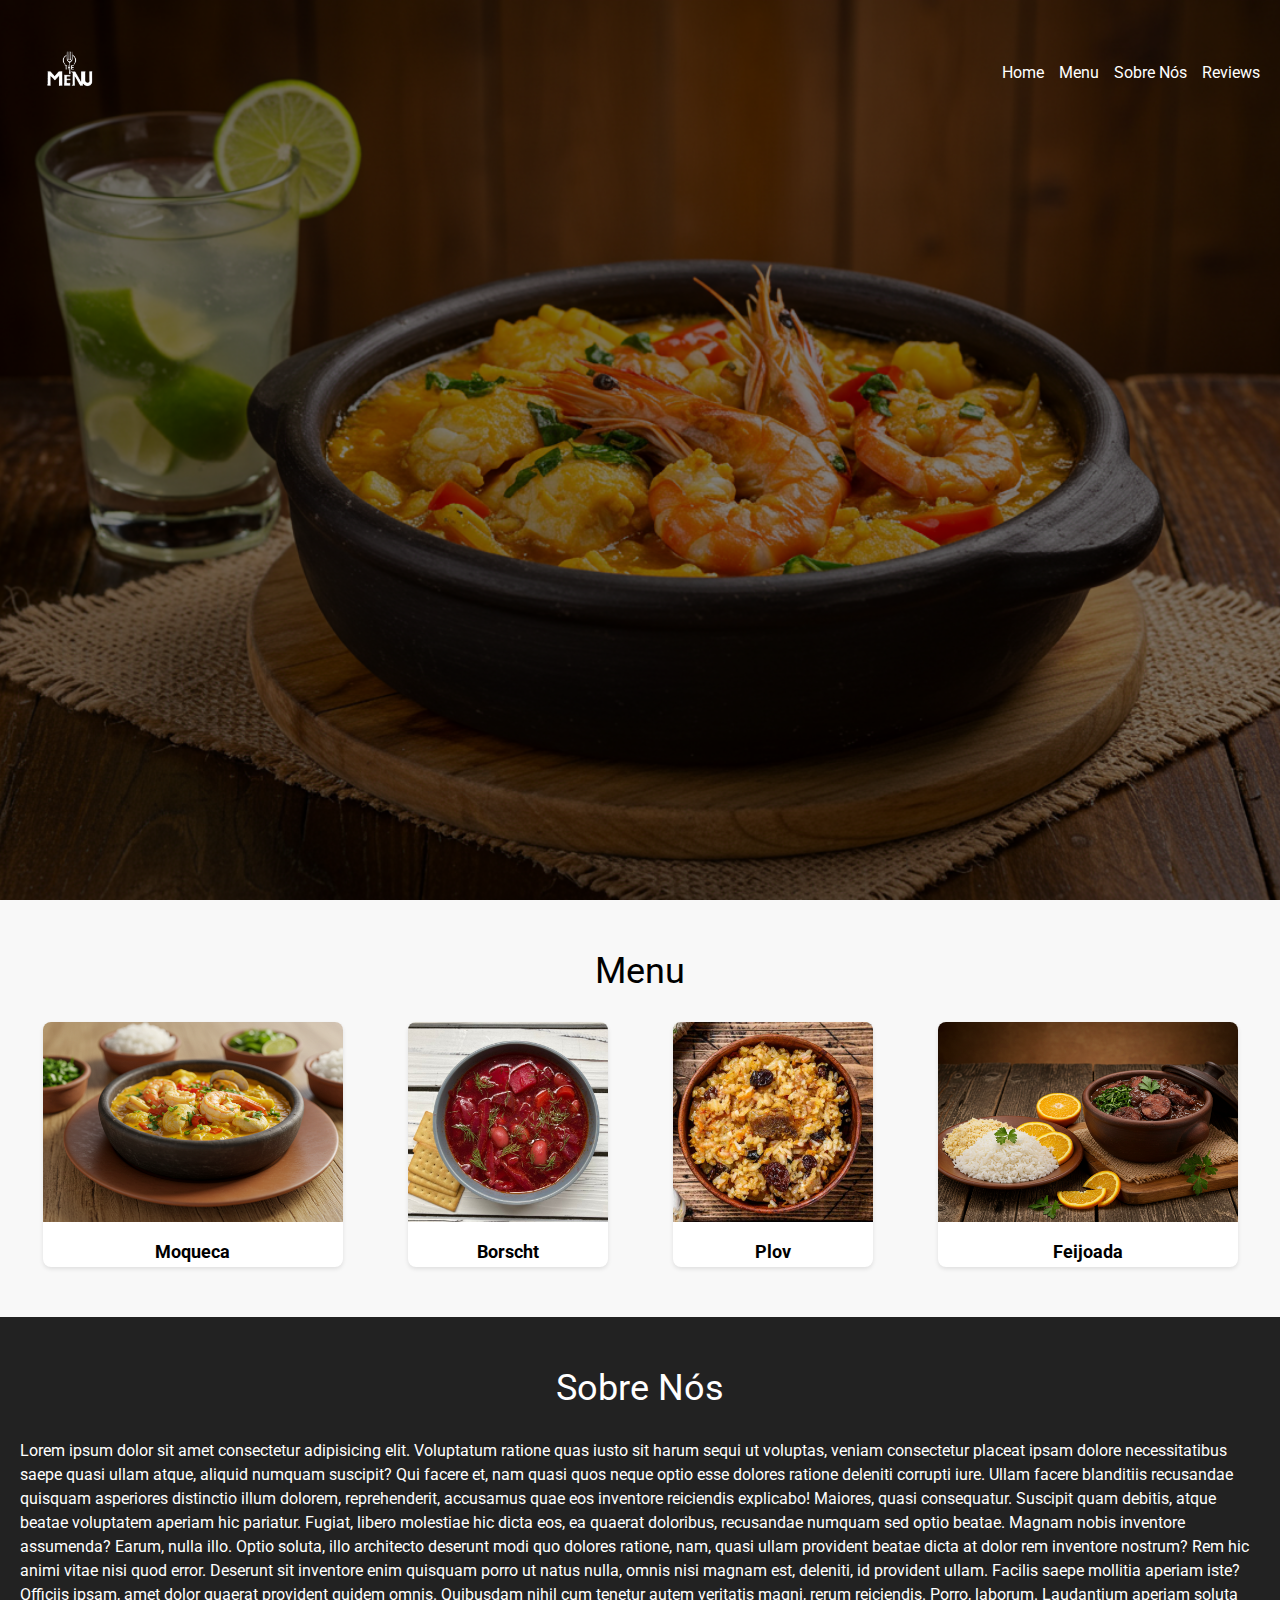
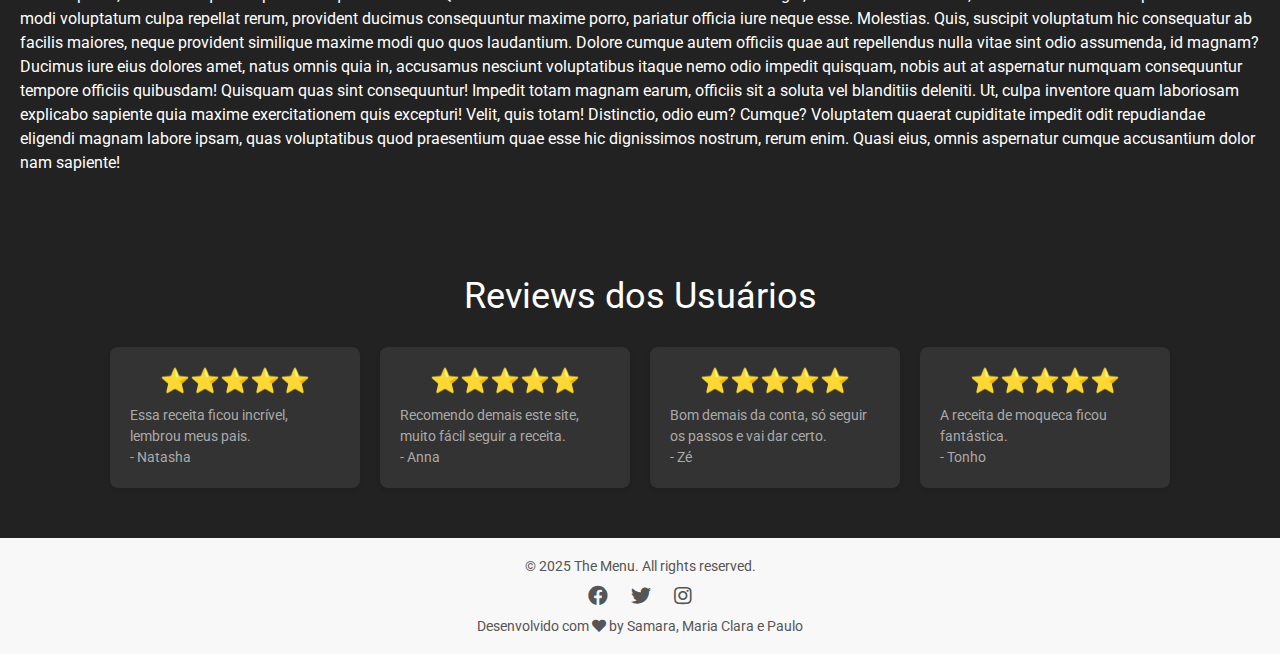
==== site/index.html @ 663b28a0 "Corrigindo estrutura" ====
<!DOCTYPE html>
<html lang="pt-br">
  <head>
    <meta charset="UTF-8" />
    <meta name="viewport" content="width=device-width, initial-scale=1.0" />
    <link rel="icon" href="img/favicon.svg" type="image/x-icon" />
    <link
      rel="stylesheet"
      href="https://cdnjs.cloudflare.com/ajax/libs/font-awesome/5.15.4/css/all.min.css"
    />
    <link rel="stylesheet" href="styles/style.css" />
    <title>The Menu</title>
  </head>
  <body>
    <header class="header">
      <div class="logo">
        <a href="index.html"><img src="./img/Themenu.png" alt="Logo" /></a>
      </div>
      <nav class="nav">
        <ul>
          <li><a href="index.html">Home</a></li>
          <li><a href="#">Menu</a></li>
          <li><a href="#">Sobre Nós</a></li>
          <li><a href="#">Reviews</a></li>
        </ul>
      </nav>
    </header>
    <section class="main">
      <div class="overlay"></div>
    </section>
    <section class="menu-section">
      <h2>Menu</h2>
      <div class="container">
        <div class="menu-item">
          <a href="./pages/moqueca.html">
            <img src="./img/moqueca2.jpg" alt="Moqueca" />
            <h3>Moqueca</h3>
          </a>
        </div>
        <div class="menu-item">
          <a href="./pages/borscht.html">
            <img src="./img/borscht.jpg" alt="Borscht" />
            <h3>Borscht</h3>
          </a>
        </div>
        <div class="menu-item">
          <a href="./pages/plov.html">
            <img src="./img/plov.jpg" alt="Plov" />
            <h3>Plov</h3>
          </a>
        </div>
        <div class="menu-item">
          <a href="./pages/feijoada.html">
            <img src="./img/feijoada.jpg" alt="Feijoada" />
            <h3>Feijoada</h3>
          </a>
        </div>
      </div>
    </section>

    <section class="about-section">
      <h2>Sobre Nós</h2>
      <p>
        Lorem ipsum dolor sit amet consectetur adipisicing elit. Voluptatum
        ratione quas iusto sit harum sequi ut voluptas, veniam consectetur
        placeat ipsam dolore necessitatibus saepe quasi ullam atque, aliquid
        numquam suscipit? Qui facere et, nam quasi quos neque optio esse dolores
        ratione deleniti corrupti iure. Ullam facere blanditiis recusandae
        quisquam asperiores distinctio illum dolorem, reprehenderit, accusamus
        quae eos inventore reiciendis explicabo! Maiores, quasi consequatur.
        Suscipit quam debitis, atque beatae voluptatem aperiam hic pariatur.
        Fugiat, libero molestiae hic dicta eos, ea quaerat doloribus, recusandae
        numquam sed optio beatae. Magnam nobis inventore assumenda? Earum, nulla
        illo. Optio soluta, illo architecto deserunt modi quo dolores ratione,
        nam, quasi ullam provident beatae dicta at dolor rem inventore nostrum?
        Rem hic animi vitae nisi quod error. Deserunt sit inventore enim
        quisquam porro ut natus nulla, omnis nisi magnam est, deleniti, id
        provident ullam. Facilis saepe mollitia aperiam iste? Officiis ipsam,
        amet dolor quaerat provident quidem omnis. Quibusdam nihil cum tenetur
        autem veritatis magni, rerum reiciendis. Porro, laborum. Laudantium
        aperiam soluta modi voluptatum culpa repellat rerum, provident ducimus
        consequuntur maxime porro, pariatur officia iure neque esse. Molestias.
        Quis, suscipit voluptatum hic consequatur ab facilis maiores, neque
        provident similique maxime modi quo quos laudantium. Dolore cumque autem
        officiis quae aut repellendus nulla vitae sint odio assumenda, id
        magnam? Ducimus iure eius dolores amet, natus omnis quia in, accusamus
        nesciunt voluptatibus itaque nemo odio impedit quisquam, nobis aut at
        aspernatur numquam consequuntur tempore officiis quibusdam! Quisquam
        quas sint consequuntur! Impedit totam magnam earum, officiis sit a
        soluta vel blanditiis deleniti. Ut, culpa inventore quam laboriosam
        explicabo sapiente quia maxime exercitationem quis excepturi! Velit,
        quis totam! Distinctio, odio eum? Cumque? Voluptatem quaerat cupiditate
        impedit odit repudiandae eligendi magnam labore ipsam, quas voluptatibus
        quod praesentium quae esse hic dignissimos nostrum, rerum enim. Quasi
        eius, omnis aspernatur cumque accusantium dolor nam sapiente!
      </p>
    </section>

    <section class="about-section">
      <h2>Reviews dos Usuários</h2>
      <div class="reviews">
        <div class="review">
          <div class="star">⭐⭐⭐⭐⭐</div>
          <p>Essa receita ficou incrível, lembrou meus pais.</p>
          <p>- Natasha</p>
        </div>
        <div class="review">
          <div class="star">⭐⭐⭐⭐⭐</div>
          <p>Recomendo demais este site, muito fácil seguir a receita.</p>
          <p>- Anna</p>
        </div>
        <div class="review">
          <div class="star">⭐⭐⭐⭐⭐</div>
          <p>Bom demais da conta, só seguir os passos e vai dar certo.</p>
          <p>- Zé</p>
        </div>
        <div class="review">
          <div class="star">⭐⭐⭐⭐⭐</div>
          <p>A receita de moqueca ficou fantástica.</p>
          <p>- Tonho</p>
        </div>
      </div>
    </section>
    <footer>
      <div class="footer-content">
        <p>&copy; 2025 The Menu. All rights reserved.</p>
        <div class="social-icons">
          <a href="#" aria-label="Facebook"><i class="fab fa-facebook"></i></a>
          <a href="#" aria-label="Twitter"><i class="fab fa-twitter"></i></a>
          <a href="#" aria-label="Instagram"
            ><i class="fab fa-instagram"></i
          ></a>
        </div>
        <p>
          Desenvolvido com <i class="fas fa-heart"></i> by Samara, Maria Clara e
          Paulo
        </p>
      </div>
    </footer>
  </body>
</html>
---- site/styles/style.css ----
@import url("https://fonts.googleapis.com/css2?family=Roboto:wght@100;400;700&display=swap");

* {
  margin: 0;
  padding: 0;
  font-family: "Roboto", sans-serif;
  box-sizing: border-box;
}

.header {
  display: flex;
  justify-content: space-between;
  align-items: center;
  padding: 20px;
  position: absolute;
  top: 0;
  width: 100%;
  z-index: 2;
}

.logo img {
  width: 100px;
  max-width: 100%;
  height: auto;
  padding: 10px;
  border-radius: 8px;
}

.nav ul {
  list-style: none;
  display: flex;
  gap: 15px;
  margin: 0;
  padding: 0;
}

.nav ul li a {
  text-decoration: none;
  color: white;
  font-size: 16px;
  transition: color 0.3s;
}

.nav ul li a:hover {
  color: #ffd700;
}

.main {
  position: relative;
  height: 100vh;
  background: url("../img/moqueca.jpg") no-repeat center center;
  background-size: cover;
}

.borscht-main {
  position: relative;
  height: 100vh;
  background: url("../img/borscht.jpg") no-repeat center center;
  background-size: cover;
}

.moqueca-main {
  position: relative;
  height: 100vh;
  background: url("../img/moqueca2.jpg") no-repeat center center;
  background-size: cover;
}

.plov-main {
  position: relative;
  height: 100vh;
  background: url("../img/plov.jpg") no-repeat center center;
  background-size: cover;
}

.feijoada-main {
  position: relative;
  height: 100vh;
  background: url("../img/feijoada.jpg") no-repeat center center;
  background-size: cover;
}

.overlay {
  position: absolute;
  top: 0;
  left: 0;
  width: 100%;
  height: 100%;
  background-color: rgba(0, 0, 0, 0.5);
}

.content {
  position: absolute;
  top: 50%;
  left: 50%;
  transform: translate(-50%, -50%);
  text-align: center;
  color: white;
}

.menu-section {
  padding: 50px 20px;
  text-align: center;
  background-color: #f8f8f8;
}

.menu-section h2 {
  font-size: 36px;
  font-weight: 400;
  margin-bottom: 30px;
}

.container {
  display: flex;
  justify-content: center;
  gap: 20px;
  flex-wrap: wrap;
}

.menu-content {
  display: flex;
  justify-content: space-between;
  gap: 20px;
  margin-top: 30px;
}

.ingredients,
.preparation {
  flex: 1;
  background: white;
  padding: 20px;
  border-radius: 8px;
  box-shadow: 0 2px 4px rgba(0, 0, 0, 0.1);
}

.ingredients h3,
.preparation h3 {
  font-size: 24px;
  margin-bottom: 15px;
  color: #333;
}

.ingredients ul,
.preparation ol {
  color: #555;
  font-size: 16px;
  line-height: 1.6;
  list-style: none;
}

.ingredients ul li,
.preparation ol li {
  margin-bottom: 10px;
}

.menu-item {
  background: white;
  border-radius: 8px;
  box-shadow: 0 2px 4px rgba(0, 0, 0, 0.1);
  overflow: hidden;
  max-width: 300px;
  text-align: center;
  margin: 0 auto;
  transition: transform 0.3s ease;
}

.menu-item:hover {
  transform: scale(1.15);
}

.menu-item a {
  display: block;
  text-decoration: none;
  color: inherit;
}

.menu-item img {
  width: 100%;
  height: 200px;
  object-fit: cover;
}

.menu-item h3 {
  font-size: 18px;
  margin: 15px 0 5px;
  font-weight: 700;
}

.menu-item p {
  font-size: 14px;
  color: #555;
  margin: 0 0 15px;
}

.about-section {
  background-color: #222;
  color: #fff;
  text-align: center;
  padding: 50px 20px;
}

.about-section h2 {
  font-size: 36px;
  font-weight: 400;
  margin-bottom: 30px;
}

.about-section p {
  text-align: left;
  line-height: 1.5;
}

.reservation-options {
  display: flex;
  flex-direction: column;
  gap: 15px;
  align-items: center;
}

.reservation-option {
  display: flex;
  align-items: center;
  justify-content: space-between;
  background: #333;
  padding: 15px 20px;
  border-radius: 8px;
  width: 100%;
  max-width: 600px;
  box-shadow: 0 2px 4px rgba(0, 0, 0, 0.1);
}

.reservation-option span {
  color: #ffd700;
  font-size: 18px;
}

/* Customer Reviews Section Styling */
.customer-reviews {
  background-color: #111;
  color: white;
  text-align: center;
  padding: 50px 20px;
}

.customer-reviews h2 {
  font-size: 36px;
  font-weight: 400;
  margin-bottom: 30px;
}

.reviews {
  display: flex;
  justify-content: center;
  gap: 20px;
  flex-wrap: wrap;
}

.review {
  background: #333;
  color: white;
  border-radius: 8px;
  padding: 20px;
  max-width: 250px;
  text-align: center;
  box-shadow: 0 2px 4px rgba(0, 0, 0, 0.1);
}

.review .star {
  color: #ffd700;
  font-size: 24px;
  margin-bottom: 10px;
}

.review p {
  font-size: 14px;
  color: #aaa;
}

footer {
  background-color: #f8f8f8;
  padding: 20px 0;
  text-align: center;
  color: #555;
  font-size: 14px;
}

footer a {
  color: #555;
  text-decoration: none;
  font-weight: 600;
}

footer a:hover {
  text-decoration: underline;
}

footer .social-icons {
  margin: 10px 0;
}

footer .social-icons a {
  margin: 0 10px;
  display: inline-block;
  color: #555;
  font-size: 20px;
}

footer .social-icons a:hover {
  color: gray; /* Cor ao passar o mouse */
}

/* Responsive Design */
@media (max-width: 768px) {
  .content h1 {
    font-size: 36px;
  }

  .nav ul {
    gap: 10px;
  }

  .nav ul li a {
    font-size: 14px;
  }

  .container {
    flex-direction: column;
    align-items: center;
  }

  .reservation-options {
    gap: 10px;
  }

  .reviews {
    flex-direction: column;
    align-items: center;
  }

  .menu-content {
    flex-direction: column;
    align-items: center;
  }

  .ingredients,
  .preparation {
    width: 100%;
    margin-bottom: 20px;
  }
}
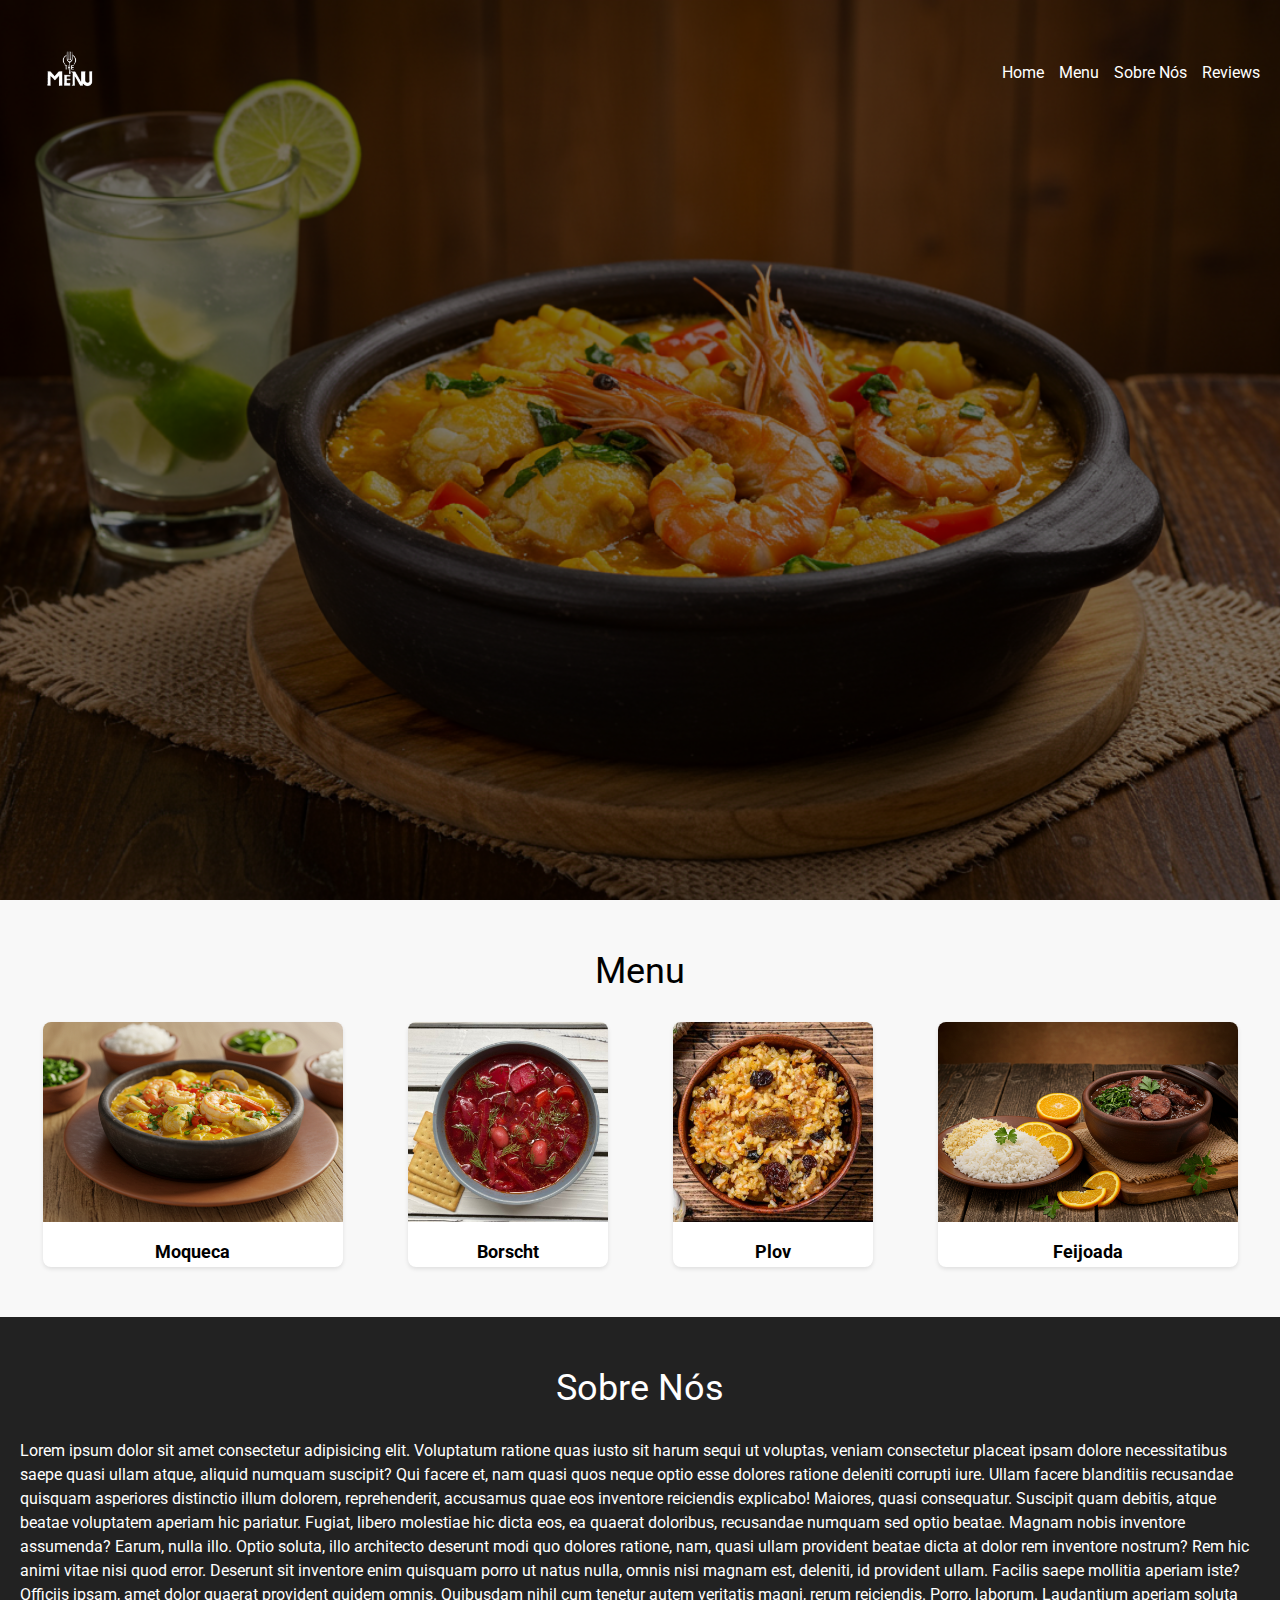
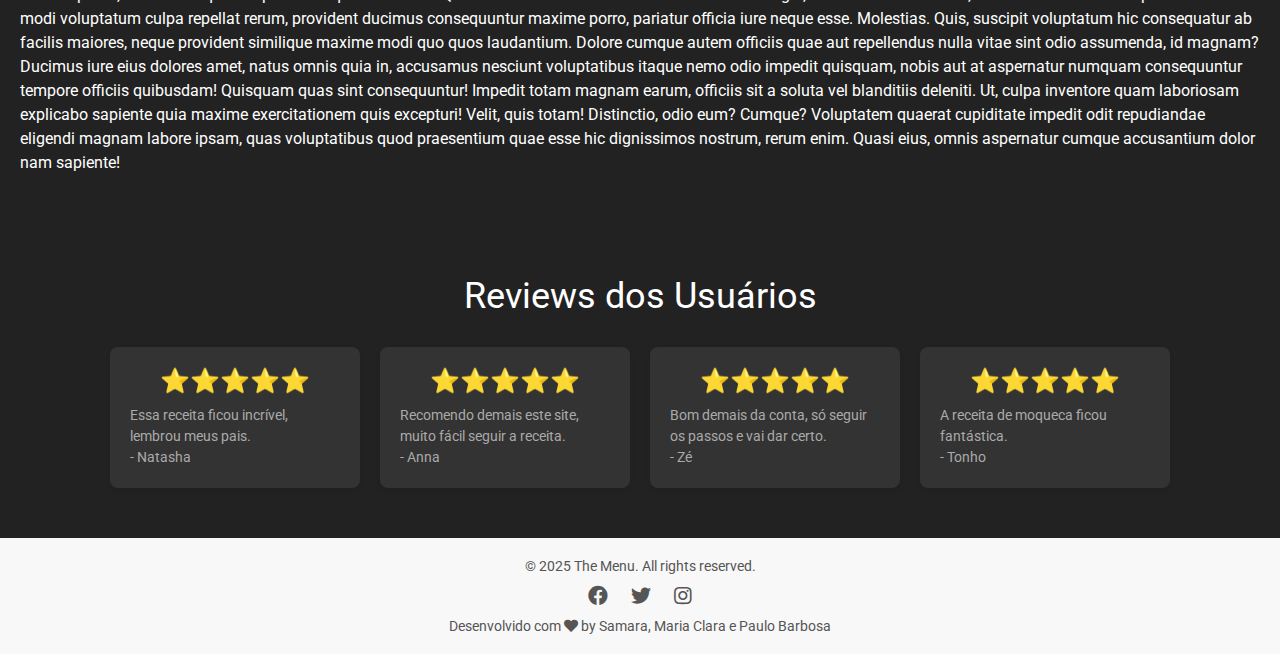
==== commit 0efb90db: "Ajustes" ====
--- a/site/index.html
+++ b/site/index.html
@@ -19,16 +19,16 @@
       <nav class="nav">
         <ul>
           <li><a href="index.html">Home</a></li>
-          <li><a href="#">Menu</a></li>
-          <li><a href="#">Sobre Nós</a></li>
-          <li><a href="#">Reviews</a></li>
+          <li><a href="#menu">Menu</a></li>
+          <li><a href="#sobre">Sobre Nós</a></li>
+          <li><a href="#reviews">Reviews</a></li>
         </ul>
       </nav>
     </header>
     <section class="main">
       <div class="overlay"></div>
     </section>
-    <section class="menu-section">
+    <section id="menu" class="menu-section">
       <h2>Menu</h2>
       <div class="container">
         <div class="menu-item">
@@ -58,7 +58,7 @@
       </div>
     </section>
 
-    <section class="about-section">
+    <section id="sobre" class="about-section">
       <h2>Sobre Nós</h2>
       <p>
         Lorem ipsum dolor sit amet consectetur adipisicing elit. Voluptatum
@@ -96,7 +96,7 @@
       </p>
     </section>
 
-    <section class="about-section">
+    <section id="reviews" class="about-section">
       <h2>Reviews dos Usuários</h2>
       <div class="reviews">
         <div class="review">
@@ -132,8 +132,7 @@
           ></a>
         </div>
         <p>
-          Desenvolvido com <i class="fas fa-heart"></i> by Samara, Maria Clara e
-          Paulo
+          Desenvolvido com <i class="fas fa-heart"></i> by Samara, Maria Clara  e Paulo Barbosa
         </p>
       </div>
     </footer>
--- a/site/styles/style.css
+++ b/site/styles/style.css
@@ -1,5 +1,6 @@
 @import url("https://fonts.googleapis.com/css2?family=Roboto:wght@100;400;700&display=swap");
 
+/* "Reset" e definição de fonte */
 * {
   margin: 0;
   padding: 0;
@@ -7,6 +8,7 @@
   box-sizing: border-box;
 }
 
+/* Seção de navegação, logo, imagem principal */
 .header {
   display: flex;
   justify-content: space-between;
@@ -54,28 +56,28 @@
 
 .borscht-main {
   position: relative;
-  height: 100vh;
+  height: 80vh;
   background: url("../img/borscht.jpg") no-repeat center center;
   background-size: cover;
 }
 
 .moqueca-main {
   position: relative;
-  height: 100vh;
+  height: 80vh;
   background: url("../img/moqueca2.jpg") no-repeat center center;
   background-size: cover;
 }
 
 .plov-main {
   position: relative;
-  height: 100vh;
+  height: 80vh;
   background: url("../img/plov.jpg") no-repeat center center;
   background-size: cover;
 }
 
 .feijoada-main {
   position: relative;
-  height: 100vh;
+  height: 80vh;
   background: url("../img/feijoada.jpg") no-repeat center center;
   background-size: cover;
 }
@@ -98,6 +100,8 @@
   color: white;
 }
 
+/* Seção principal do conteúdo, onde os pratos estão localizados */
+
 .menu-section {
   padding: 50px 20px;
   text-align: center;
@@ -117,12 +121,7 @@
   flex-wrap: wrap;
 }
 
-.menu-content {
-  display: flex;
-  justify-content: space-between;
-  gap: 20px;
-  margin-top: 30px;
-}
+/* Seção das páginas secundárias, onde temos os ingredientes e a preparação, poderia ser usada apenas uma classe, mas para distinguir as duas regiões, optamos por colocar classes diferentes */
 
 .ingredients,
 .preparation {
@@ -153,6 +152,14 @@
   margin-bottom: 10px;
 }
 
+/* Seção de Menu, onde temos a transição em cada um dos itens dos cards, posicionamento com flexbox. Eventos de hover com aumento de escala */
+
+.menu-content {
+  display: flex;
+  justify-content: space-between;
+  gap: 20px;
+  margin-top: 30px;
+}
 .menu-item {
   background: white;
   border-radius: 8px;
@@ -192,6 +199,8 @@
   margin: 0 0 15px;
 }
 
+/* Seção do sobre nós */
+
 .about-section {
   background-color: #222;
   color: #fff;
@@ -210,43 +219,7 @@
   line-height: 1.5;
 }
 
-.reservation-options {
-  display: flex;
-  flex-direction: column;
-  gap: 15px;
-  align-items: center;
-}
-
-.reservation-option {
-  display: flex;
-  align-items: center;
-  justify-content: space-between;
-  background: #333;
-  padding: 15px 20px;
-  border-radius: 8px;
-  width: 100%;
-  max-width: 600px;
-  box-shadow: 0 2px 4px rgba(0, 0, 0, 0.1);
-}
-
-.reservation-option span {
-  color: #ffd700;
-  font-size: 18px;
-}
-
-/* Customer Reviews Section Styling */
-.customer-reviews {
-  background-color: #111;
-  color: white;
-  text-align: center;
-  padding: 50px 20px;
-}
-
-.customer-reviews h2 {
-  font-size: 36px;
-  font-weight: 400;
-  margin-bottom: 30px;
-}
+/* Seção de reviews dos usuários */
 
 .reviews {
   display: flex;
@@ -276,6 +249,8 @@
   color: #aaa;
 }
 
+/* CSS da seção do footer, elemento de link no footer, icones do font awesome e eventos de hover */
+
 footer {
   background-color: #f8f8f8;
   padding: 20px 0;
@@ -309,7 +284,7 @@
   color: gray; /* Cor ao passar o mouse */
 }
 
-/* Responsive Design */
+/* Responsividade */
 @media (max-width: 768px) {
   .content h1 {
     font-size: 36px;
@@ -326,10 +301,6 @@
   .container {
     flex-direction: column;
     align-items: center;
-  }
-
-  .reservation-options {
-    gap: 10px;
   }
 
   .reviews {
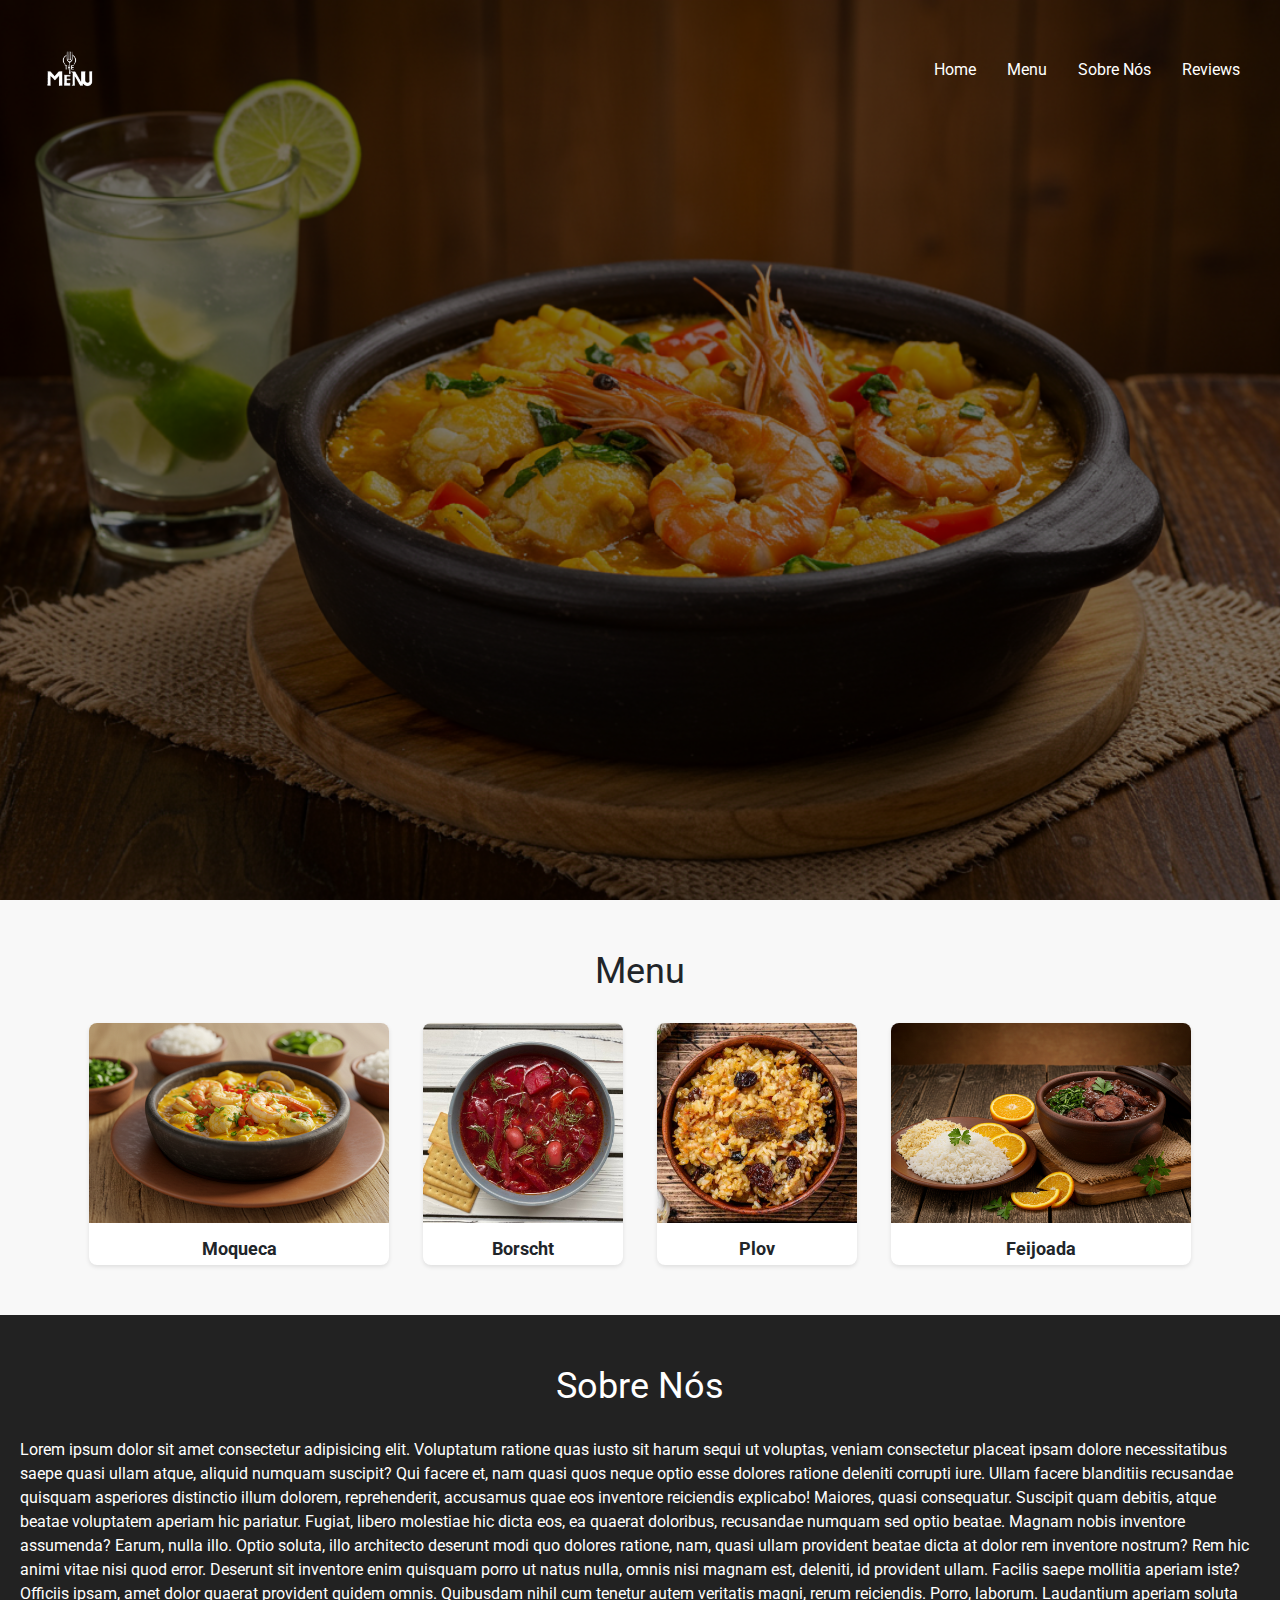
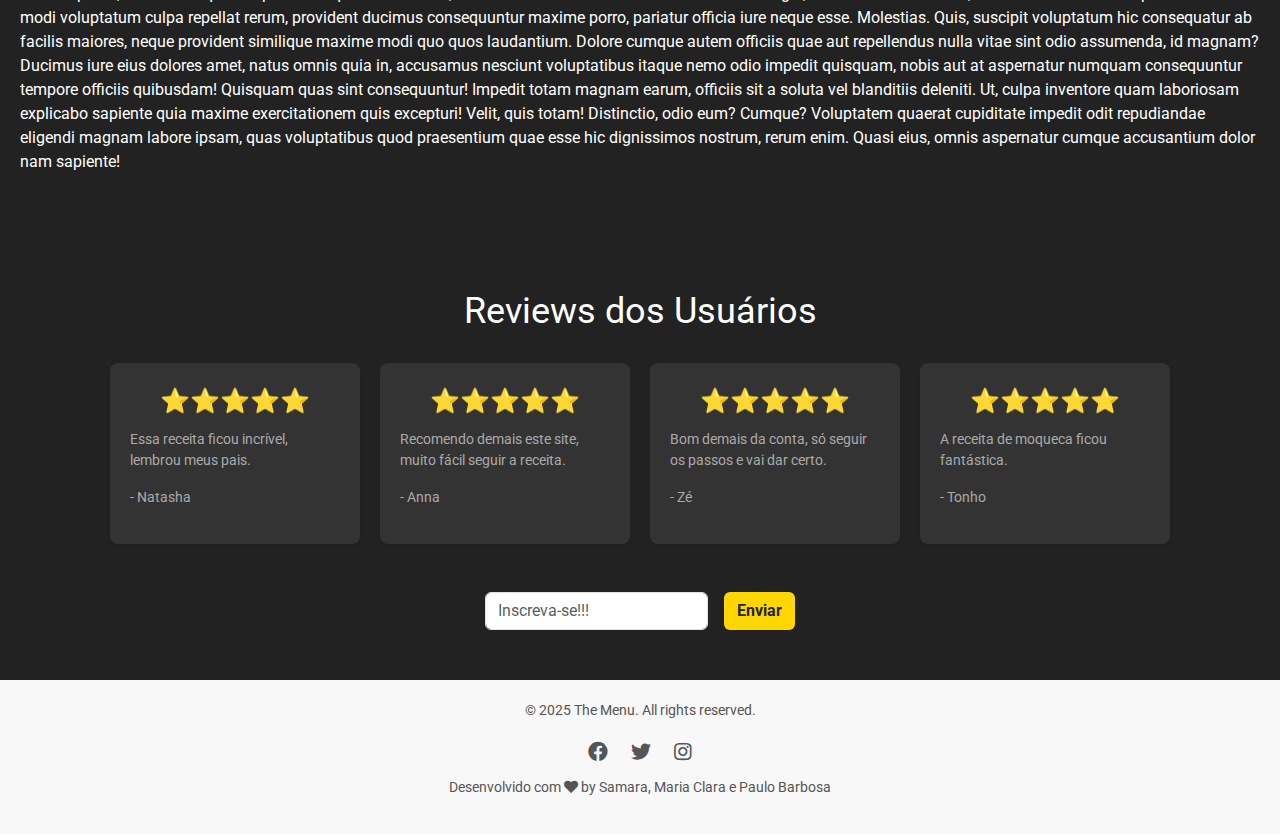
==== commit 0011ed1d: "Finalização da parte 2 do projeto" ====
--- a/site/index.html
+++ b/site/index.html
@@ -8,6 +8,13 @@
       rel="stylesheet"
       href="https://cdnjs.cloudflare.com/ajax/libs/font-awesome/5.15.4/css/all.min.css"
     />
+    <link href="https://cdn.jsdelivr.net/npm/bootstrap@5.3.3/dist/css/bootstrap.min.css" rel="stylesheet" integrity="sha384-QWTKZyjpPEjISv5WaRU9OFeRpok6YctnYmDr5pNlyT2bRjXh0JMhjY6hW+ALEwIH" crossorigin="anonymous">
+    <script src="https://cdn.jsdelivr.net/npm/bootstrap@5.3.3/dist/js/bootstrap.bundle.min.js" integrity="sha384-YvpcrYf0tY3lHB60NNkmXc5s9fDVZLESaAA55NDzOxhy9GkcIdslK1eN7N6jIeHz" crossorigin="anonymous"></script>
+    <script
+      src="https://cdn.jsdelivr.net/npm/@popperjs/core@2.11.8/dist/umd/popper.min.js"
+      integrity="sha384-I7E8VVD/ismYTF4hNIPjVp/Zjvgyol6VFvRkX/vR+Vc4jQkC+hVqc2pM8ODewa9r"
+      crossorigin="anonymous"
+    ></script>
     <link rel="stylesheet" href="styles/style.css" />
     <title>The Menu</title>
   </head>
@@ -16,13 +23,36 @@
       <div class="logo">
         <a href="index.html"><img src="./img/Themenu.png" alt="Logo" /></a>
       </div>
-      <nav class="nav">
-        <ul>
-          <li><a href="index.html">Home</a></li>
-          <li><a href="#menu">Menu</a></li>
-          <li><a href="#sobre">Sobre Nós</a></li>
-          <li><a href="#reviews">Reviews</a></li>
-        </ul>
+      <nav class="navbar navbar-expand-lg nav">
+        <div class="container-fluid">
+          <button
+            class="navbar-toggler custom-toggler"
+            type="button"
+            data-bs-toggle="collapse"
+            data-bs-target="#navbarNav"
+            aria-controls="navbarNav"
+            aria-expanded="false"
+          >
+            <span class="navbar-toggler-icon"></span>
+          </button>
+
+          <div class="collapse navbar-collapse" id="navbarNav">
+            <ul class="navbar-nav">
+              <li class="nav-item">
+                <a class="nav-link" href="index.html">Home</a>
+              </li>
+              <li class="nav-item">
+                <a class="nav-link" href="#">Menu</a>
+              </li>
+              <li class="nav-item">
+                <a class="nav-link" href="#">Sobre Nós</a>
+              </li>
+              <li class="nav-item">
+                <a class="nav-link" href="#">Reviews</a>
+              </li>
+            </ul>
+          </div>
+        </div>
       </nav>
     </header>
     <section class="main">
@@ -98,7 +128,7 @@
 
     <section id="reviews" class="about-section">
       <h2>Reviews dos Usuários</h2>
-      <div class="reviews">
+      <div class="container">
         <div class="review">
           <div class="star">⭐⭐⭐⭐⭐</div>
           <p>Essa receita ficou incrível, lembrou meus pais.</p>
@@ -120,6 +150,22 @@
           <p>- Tonho</p>
         </div>
       </div>
+      <div class="d-flex justify-content-center">
+        <form class="mt-5 d-flex gap-3 w-25">
+          <input
+            type="text"
+            placeholder="Inscreva-se!!!"
+            class="form-control align-items-center"
+          />
+          <button
+            type="submit"
+            class="btn"
+            style="background-color: #ffd700; font-weight: bold"
+          >
+            Enviar
+          </button>
+        </form>
+      </div>
     </section>
     <footer>
       <div class="footer-content">
--- a/site/styles/style.css
+++ b/site/styles/style.css
@@ -1,4 +1,12 @@
 @import url("https://fonts.googleapis.com/css2?family=Roboto:wght@100;400;700&display=swap");
+
+.custom-toggler .navbar-toggler-icon {
+  background-image: url("data:image/svg+xml;charset=utf8,%3Csvg viewBox='0 0 32 32' xmlns='http://www.w3.org/2000/svg'%3E%3Cpath stroke='rgba(255, 255, 255, 1)' stroke-width='2' stroke-linecap='round' stroke-miterlimit='10' d='M4 8h24M4 16h24M4 24h24'/%3E%3C/svg%3E");
+}
+
+.custom-toggler.navbar-toggler {
+  border-color: white;
+}
 
 /* "Reset" e definição de fonte */
 * {
@@ -25,7 +33,6 @@
   max-width: 100%;
   height: auto;
   padding: 10px;
-  border-radius: 8px;
 }
 
 .nav ul {
@@ -48,7 +55,6 @@
 }
 
 .main {
-  position: relative;
   height: 100vh;
   background: url("../img/moqueca.jpg") no-repeat center center;
   background-size: cover;
@@ -89,15 +95,6 @@
   width: 100%;
   height: 100%;
   background-color: rgba(0, 0, 0, 0.5);
-}
-
-.content {
-  position: absolute;
-  top: 50%;
-  left: 50%;
-  transform: translate(-50%, -50%);
-  text-align: center;
-  color: white;
 }
 
 /* Seção principal do conteúdo, onde os pratos estão localizados */
@@ -221,20 +218,12 @@
 
 /* Seção de reviews dos usuários */
 
-.reviews {
-  display: flex;
-  justify-content: center;
-  gap: 20px;
-  flex-wrap: wrap;
-}
-
 .review {
   background: #333;
   color: white;
   border-radius: 8px;
   padding: 20px;
   max-width: 250px;
-  text-align: center;
   box-shadow: 0 2px 4px rgba(0, 0, 0, 0.1);
 }
 
@@ -265,23 +254,40 @@
   font-weight: 600;
 }
 
-footer a:hover {
-  text-decoration: underline;
-}
-
 footer .social-icons {
   margin: 10px 0;
 }
 
 footer .social-icons a {
   margin: 0 10px;
-  display: inline-block;
   color: #555;
   font-size: 20px;
 }
 
 footer .social-icons a:hover {
   color: gray; /* Cor ao passar o mouse */
+}
+
+.social-icons a i,
+.footer-content p i {
+  transition: transform 0.3s ease; /* Suaviza a transição */
+}
+
+/* Animação de bounce */
+@keyframes bounce {
+  0%,
+  100% {
+    transform: translateY(0); /* Posição inicial e final */
+  }
+  50% {
+    transform: translateY(-5px); /* Movimento para cima */
+  }
+}
+
+/* Aplica a animação ao passar o mouse */
+.social-icons a:hover i,
+.footer-content p:hover i {
+  animation: bounce 0.5s ease;
 }
 
 /* Responsividade */
